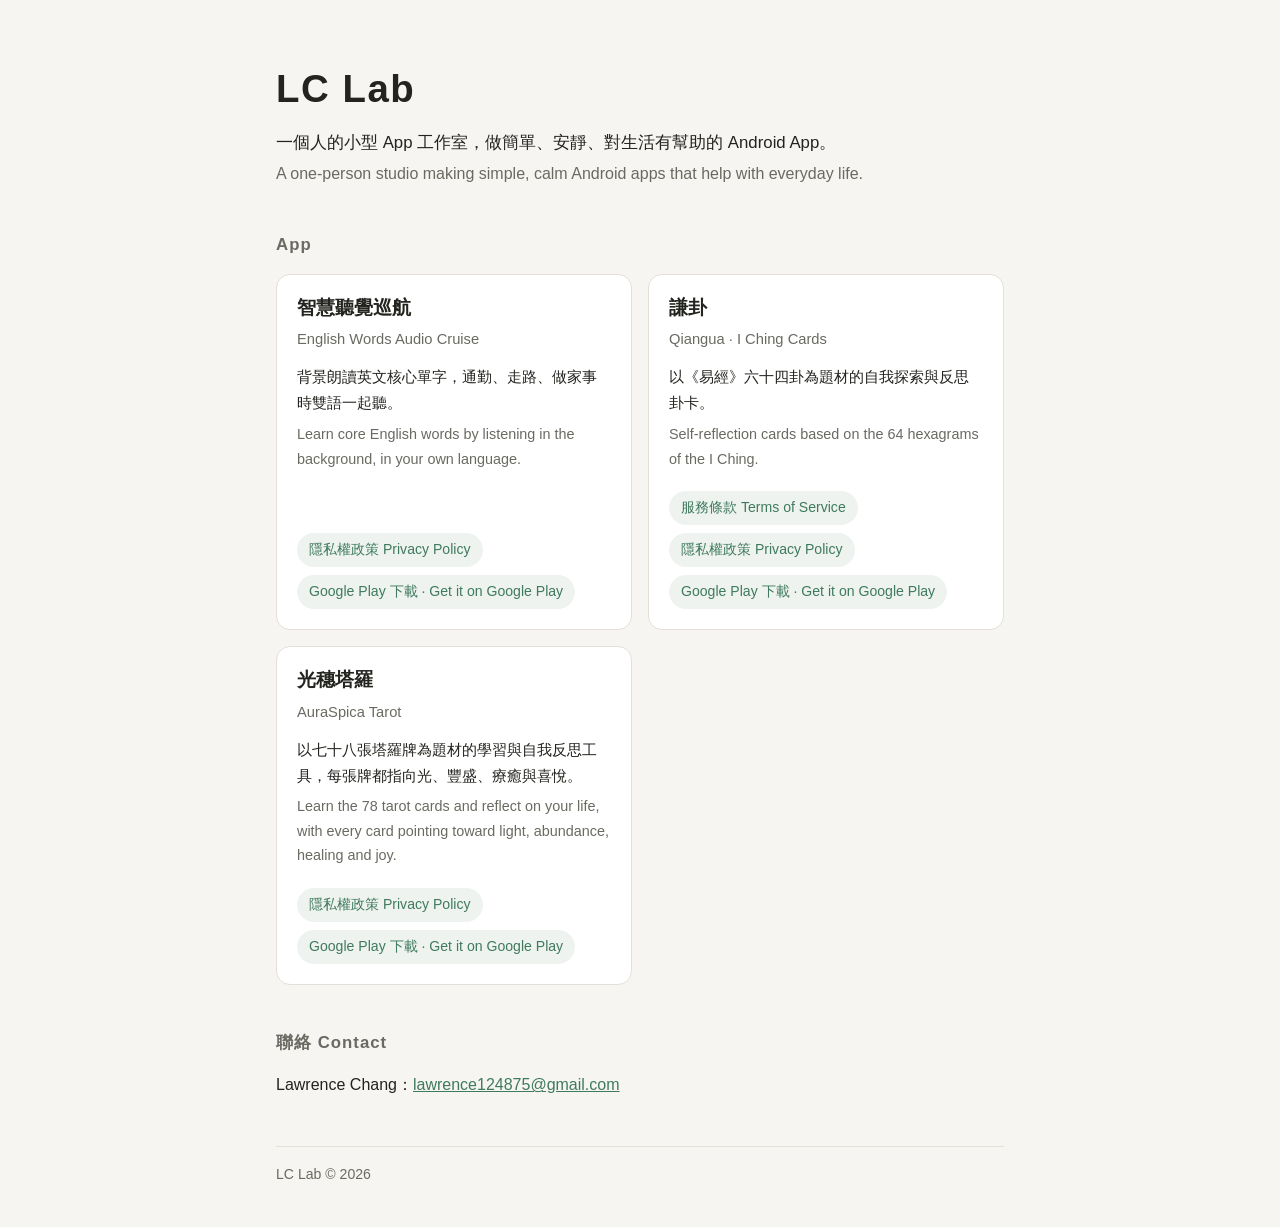
==== index.html @ d5de7ec0 "新增 /terms/iching-cards/ 謙卦服務條款頁，首頁加連結 Co-Authored-By: Claude Opus 5.5 <noreply@anthropic.com> Claude" ====
<!DOCTYPE html>
<html lang="zh-Hant">
<head>
<meta charset="UTF-8">
<meta name="viewport" content="width=device-width, initial-scale=1.0">
<title>LC Lab</title>
<meta name="description" content="LC Lab — 獨立開發的 Android App：智慧聽覺巡航、謙卦、光穗塔羅。Independent Android apps by Lawrence Chang.">
<style>
  :root {
    color-scheme: light dark;
    --bg: #F6F5F1;
    --card: #FFFFFF;
    --text: #23231F;
    --muted: #6A6A62;
    --line: #E2E0D8;
    --accent: #3F7A5E;
    --chip: #EEF3EF;
  }
  @media (prefers-color-scheme: dark) {
    :root {
      --bg: #17181A;
      --card: #212226;
      --text: #ECEBE6;
      --muted: #A3A29B;
      --line: #34353A;
      --accent: #8CC3A6;
      --chip: #2A332E;
    }
  }
  * { box-sizing: border-box; }
  body {
    margin: 0;
    background: var(--bg);
    color: var(--text);
    font-family: -apple-system, BlinkMacSystemFont, "Segoe UI", "Noto Sans TC", "PingFang TC", "Microsoft JhengHei", sans-serif;
    line-height: 1.7;
  }
  main { max-width: 760px; margin: 0 auto; padding: 56px 16px 40px; }
  h1 { font-size: 2.4em; letter-spacing: 0.04em; margin: 0 0 8px; }
  .lead { margin: 0; font-size: 1.05em; }
  .lead-en { margin: 2px 0 0; color: var(--muted); }
  h2 { font-size: 1.05em; color: var(--muted); font-weight: 600; margin: 44px 0 14px; letter-spacing: 0.06em; }
  .apps { display: grid; grid-template-columns: repeat(auto-fit, minmax(260px, 1fr)); gap: 16px; }
  .card {
    background: var(--card);
    border: 1px solid var(--line);
    border-radius: 14px;
    padding: 20px;
    display: flex;
    flex-direction: column;
    gap: 6px;
  }
  .card h3 { margin: 0; font-size: 1.2em; line-height: 1.4; }
  .card .sub { color: var(--muted); font-size: 0.92em; margin: 0; }
  .card p { margin: 6px 0 0; font-size: 0.95em; }
  .card p.en { margin: 0; color: var(--muted); font-size: 0.9em; }
  .links { margin-top: auto; padding-top: 14px; display: flex; flex-wrap: wrap; gap: 8px; }
  .links a, .links span {
    font-size: 0.88em;
    padding: 5px 12px;
    border-radius: 999px;
    text-decoration: none;
  }
  .links a { background: var(--chip); color: var(--accent); }
  .links a:hover { text-decoration: underline; }
  .links span { border: 1px dashed var(--line); color: var(--muted); }
  a { color: var(--accent); }
  .contact p { margin: 0; }
  footer { margin-top: 48px; padding-top: 16px; border-top: 1px solid var(--line); color: var(--muted); font-size: 0.88em; }
</style>
</head>
<body>
<main>
  <header>
    <h1>LC Lab</h1>
    <p class="lead">一個人的小型 App 工作室，做簡單、安靜、對生活有幫助的 Android App。</p>
    <p class="lead-en">A one-person studio making simple, calm Android apps that help with everyday life.</p>
  </header>

  <h2>App</h2>
  <section class="apps">
    <article class="card">
      <h3>智慧聽覺巡航</h3>
      <p class="sub">English Words Audio Cruise</p>
      <p>背景朗讀英文核心單字，通勤、走路、做家事時雙語一起聽。</p>
      <p class="en">Learn core English words by listening in the background, in your own language.</p>
      <div class="links">
        <a href="https://lawrence124875.github.io/english-learning-app/">隱私權政策 Privacy Policy</a>
        <a href="https://play.google.com/store/apps/details?id=tw.bcc.englishapp">Google Play 下載 · Get it on Google Play</a>
      </div>
    </article>

    <article class="card">
      <h3>謙卦</h3>
      <p class="sub">Qiangua · I Ching Cards</p>
      <p>以《易經》六十四卦為題材的自我探索與反思卦卡。</p>
      <p class="en">Self-reflection cards based on the 64 hexagrams of the I Ching.</p>
      <div class="links">
        <a href="https://lawrence124875.github.io/terms/iching-cards/">服務條款 Terms of Service</a>
        <a href="https://lawrence124875.github.io/iching-cards/privacy.html">隱私權政策 Privacy Policy</a>
        <a href="https://play.google.com/store/apps/details?id=com.lclab.qiangua">Google Play 下載 · Get it on Google Play</a>
      </div>
    </article>
    <article class="card">
      <h3>光穗塔羅</h3>
      <p class="sub">AuraSpica Tarot</p>
      <p>以七十八張塔羅牌為題材的學習與自我反思工具，每張牌都指向光、豐盛、療癒與喜悅。</p>
      <p class="en">Learn the 78 tarot cards and reflect on your life, with every card pointing toward light, abundance, healing and joy.</p>
      <div class="links">
        <a href="https://lawrence124875.github.io/tarot-cards/privacy.html">隱私權政策 Privacy Policy</a>
        <a href="https://play.google.com/store/apps/details?id=com.lclab.tarot">Google Play 下載 · Get it on Google Play</a>
      </div>
    </article>
  </section>

  <h2>聯絡 Contact</h2>
  <section class="contact">
    <p>Lawrence Chang：<a href="mailto:lawrence124875@gmail.com">lawrence124875@gmail.com</a></p>
  </section>

  <footer>LC Lab © 2026</footer>
</main>
</body>
</html>
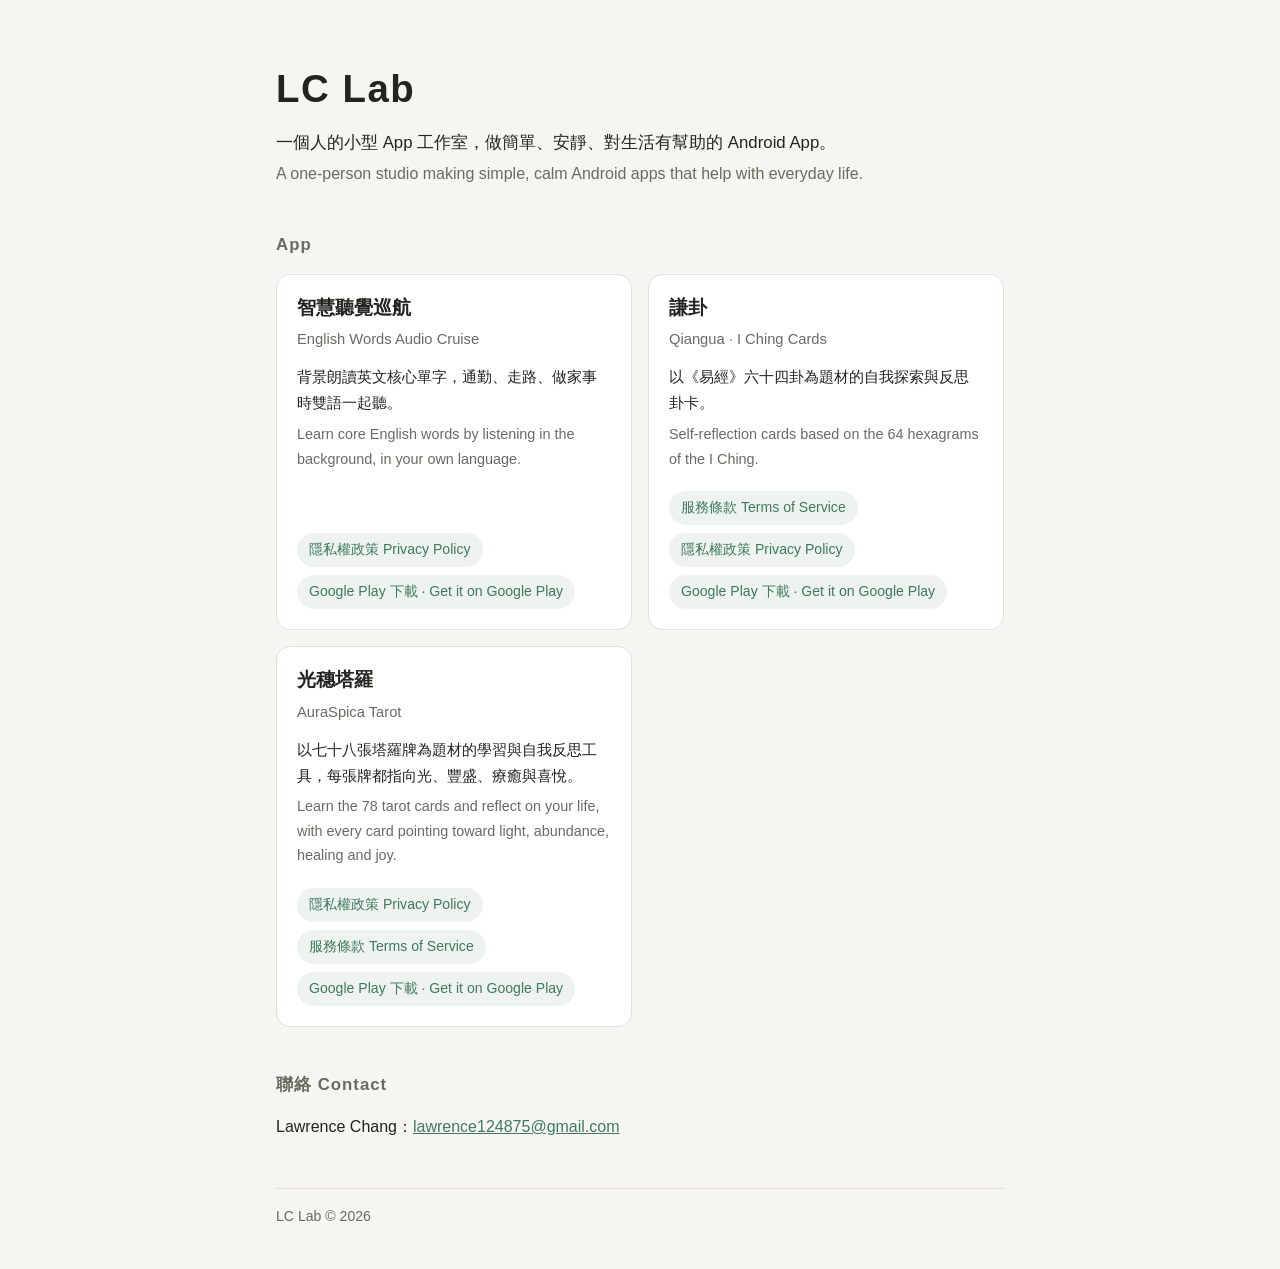
==== commit f714d8cd: "新增 /terms/iching-cards/ 謙卦服務條款頁，首頁加連結 (#9) Claude-Session: https://claude.ai/code/session_01Cu1dEMYr" ====
--- a/index.html
+++ b/index.html
@@ -108,6 +108,7 @@
       <p class="en">Learn the 78 tarot cards and reflect on your life, with every card pointing toward light, abundance, healing and joy.</p>
       <div class="links">
         <a href="https://lawrence124875.github.io/tarot-cards/privacy.html">隱私權政策 Privacy Policy</a>
+        <a href="https://lawrence124875.github.io/terms/tarot/">服務條款 Terms of Service</a>
         <a href="https://play.google.com/store/apps/details?id=com.lclab.tarot">Google Play 下載 · Get it on Google Play</a>
       </div>
     </article>
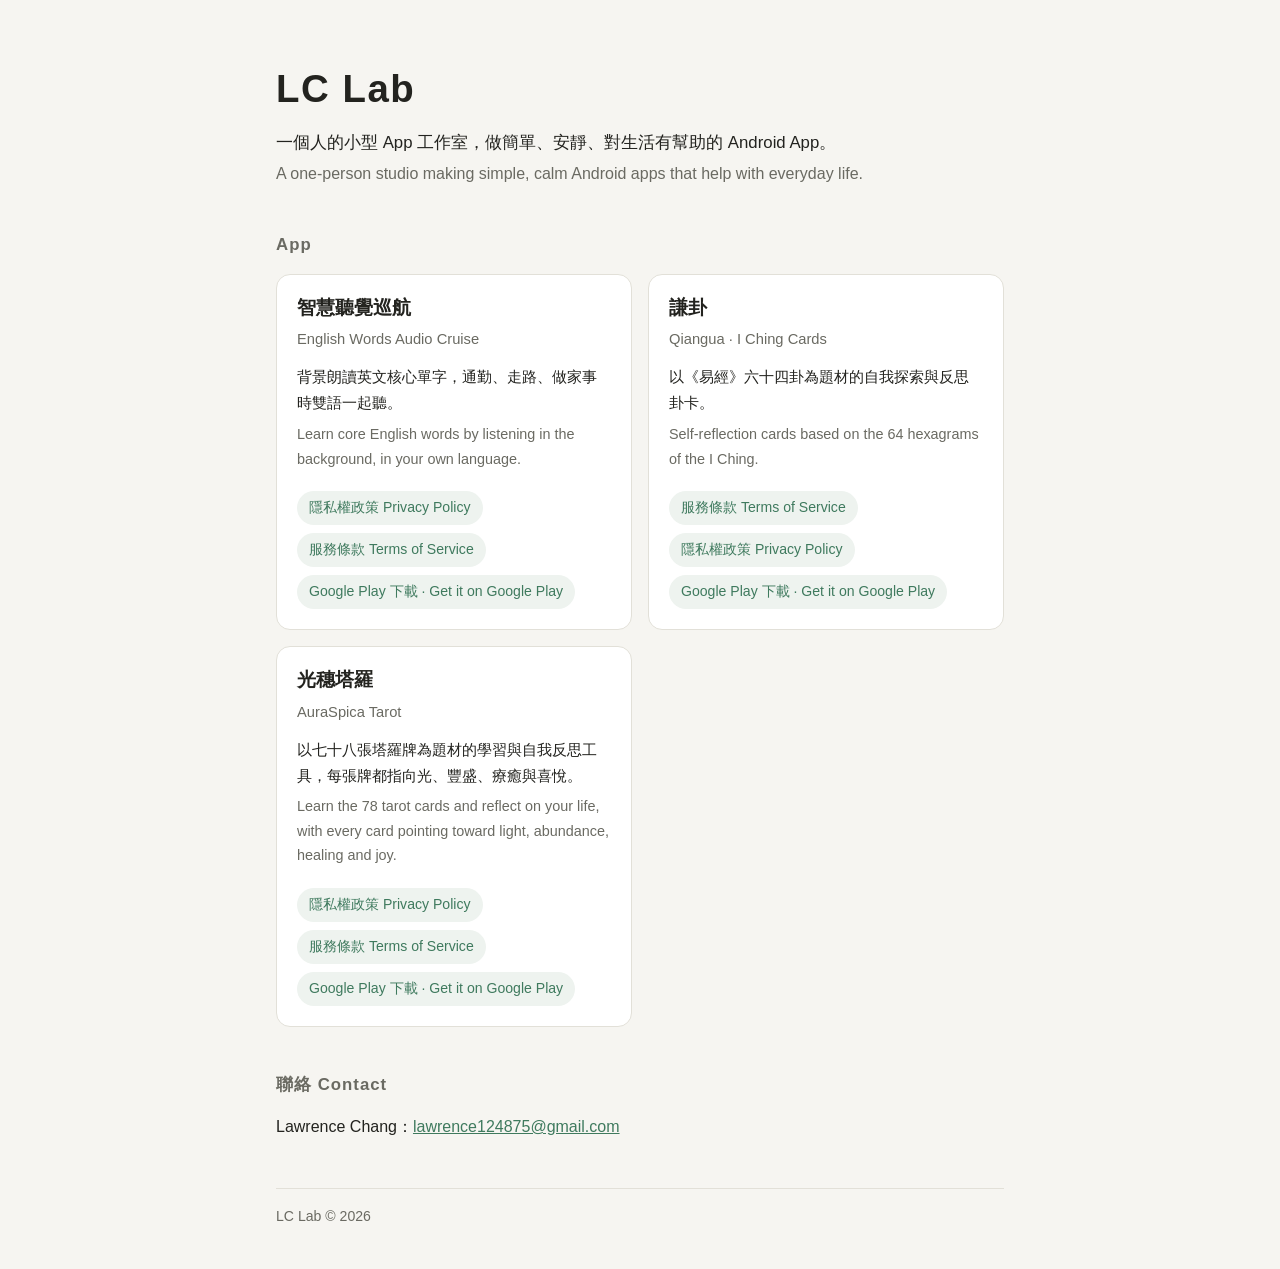
==== commit 0c6c8619: "新增 /terms/english-learning-app/ 智慧聽覺巡航服務條款頁，首頁加連結 Co-Authored-By: Claude Opus 5.5 <noreply@anthropic" ====
--- a/index.html
+++ b/index.html
@@ -86,6 +86,7 @@
       <p class="en">Learn core English words by listening in the background, in your own language.</p>
       <div class="links">
         <a href="https://lawrence124875.github.io/english-learning-app/">隱私權政策 Privacy Policy</a>
+        <a href="https://lawrence124875.github.io/terms/english-learning-app/">服務條款 Terms of Service</a>
         <a href="https://play.google.com/store/apps/details?id=tw.bcc.englishapp">Google Play 下載 · Get it on Google Play</a>
       </div>
     </article>
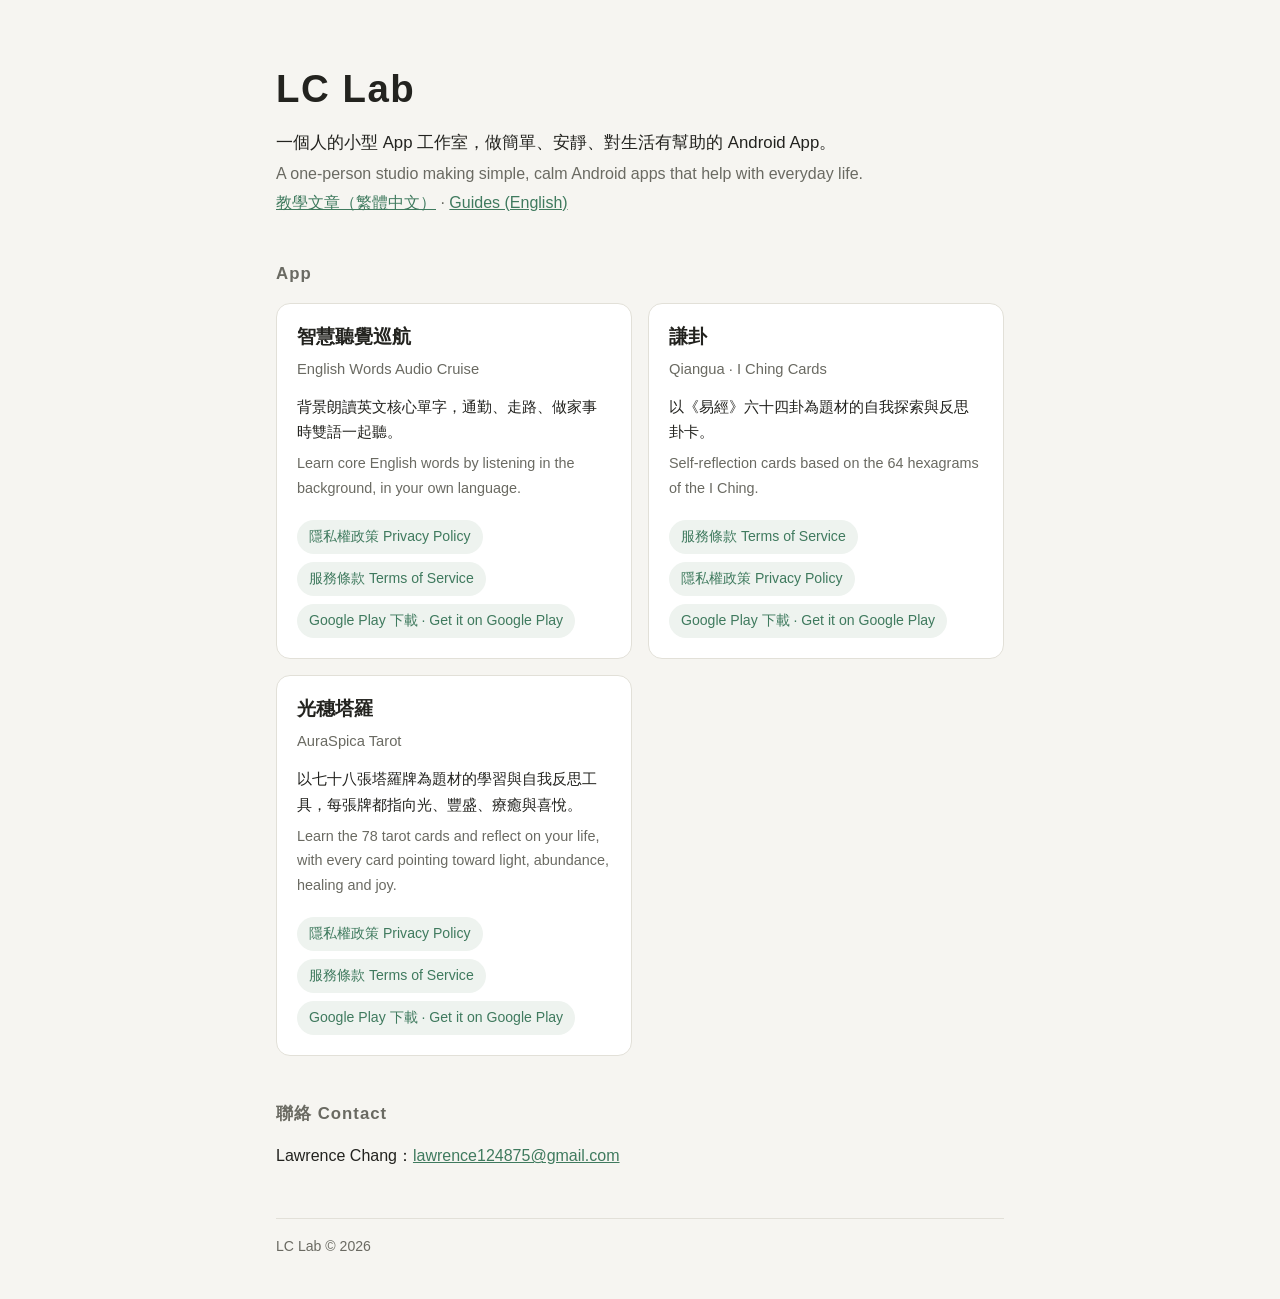
==== commit b63a3a5b: "內容網站：產生器、Actions 部署、樣本文章（塔羅、雷諾曼、符文比較） Co-Authored-By: Claude Opus 5.5 <noreply@anthropic.com> Claude" ====
--- a/index.html
+++ b/index.html
@@ -77,6 +77,8 @@
     <p class="lead-en">A one-person studio making simple, calm Android apps that help with everyday life.</p>
   </header>
 
+  <p class="lead-en"><a href="/zh-TW/">教學文章（繁體中文）</a> · <a href="/en/">Guides (English)</a></p>
+
   <h2>App</h2>
   <section class="apps">
     <article class="card">
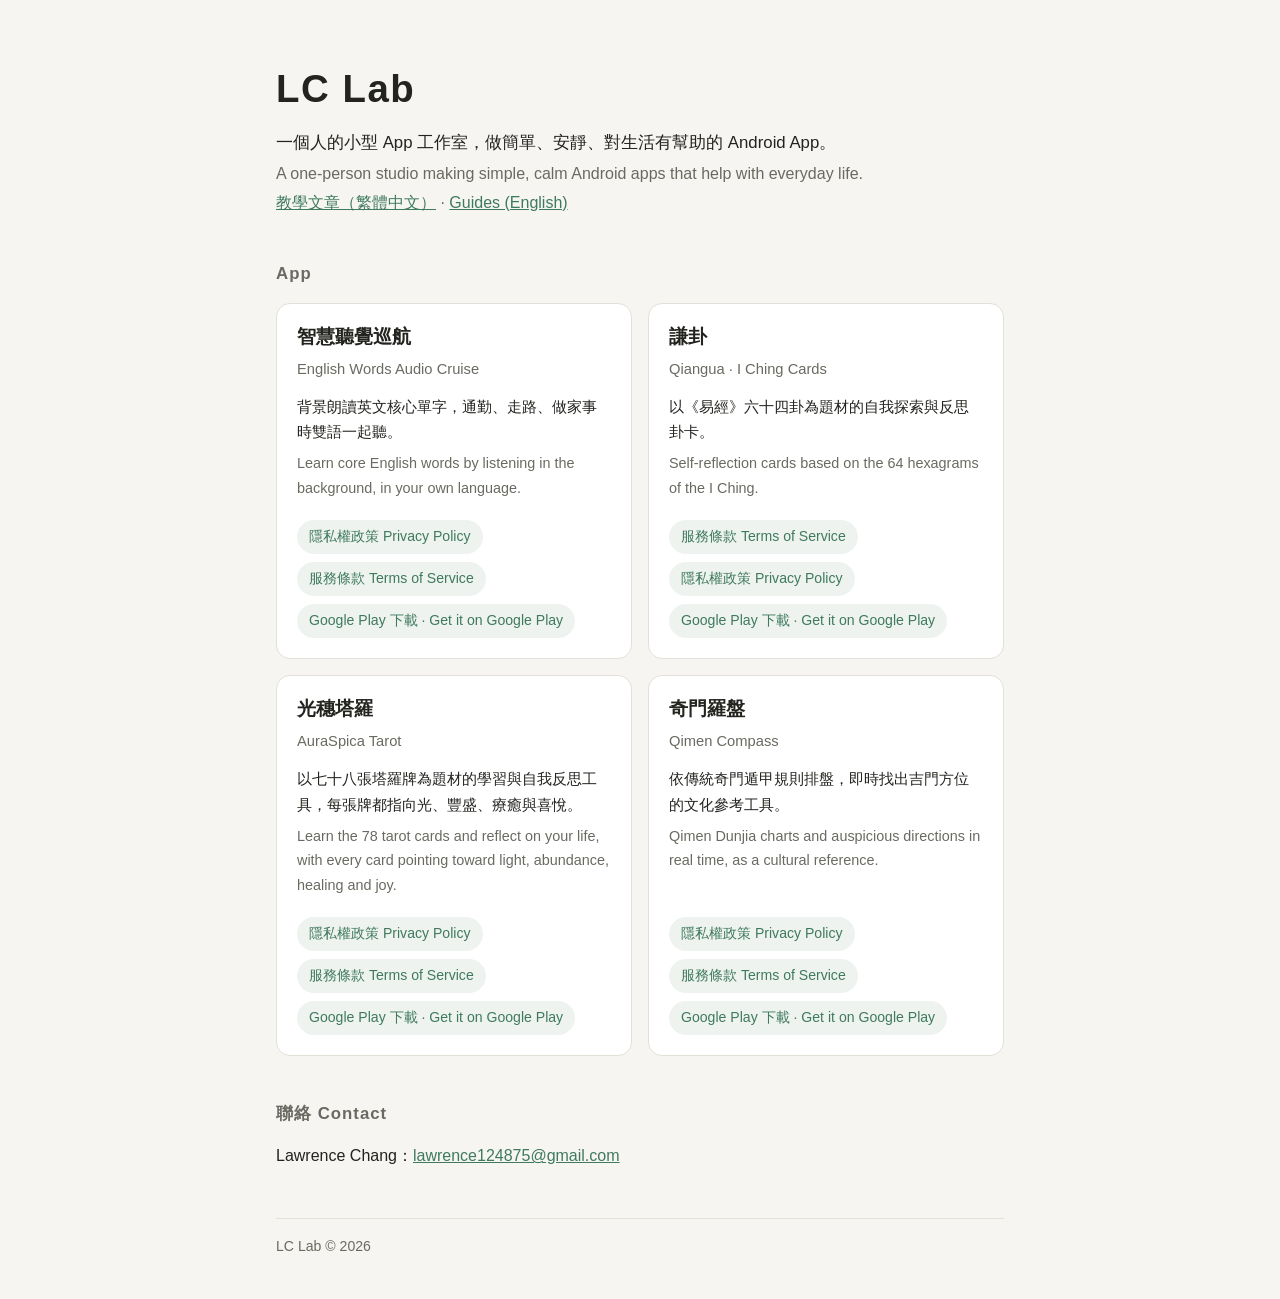
==== commit 991a4d65: "加入奇門羅盤：首頁卡片與服務條款頁 Co-Authored-By: Claude Opus 5.5 <noreply@anthropic.com> Claude-Session: https://cl" ====
--- a/index.html
+++ b/index.html
@@ -2,9 +2,11 @@
 <html lang="zh-Hant">
 <head>
 <meta charset="UTF-8">
+<meta name="google-site-verification" content="2_8lHrf5_iZC-mZ6prQ7fZpLkwFwelaoL2udeJD3Dz0" />
+<meta name="naver-site-verification" content="22b09c26c4c0ba5d78f9f279dc0c843eb7e7d6e3" />
 <meta name="viewport" content="width=device-width, initial-scale=1.0">
 <title>LC Lab</title>
-<meta name="description" content="LC Lab — 獨立開發的 Android App：智慧聽覺巡航、謙卦、光穗塔羅。Independent Android apps by Lawrence Chang.">
+<meta name="description" content="LC Lab — 獨立開發的 Android App：智慧聽覺巡航、謙卦、光穗塔羅、奇門羅盤。Independent Android apps by Lawrence Chang.">
 <style>
   :root {
     color-scheme: light dark;
@@ -115,6 +117,17 @@
         <a href="https://play.google.com/store/apps/details?id=com.lclab.tarot">Google Play 下載 · Get it on Google Play</a>
       </div>
     </article>
+    <article class="card">
+      <h3>奇門羅盤</h3>
+      <p class="sub">Qimen Compass</p>
+      <p>依傳統奇門遁甲規則排盤，即時找出吉門方位的文化參考工具。</p>
+      <p class="en">Qimen Dunjia charts and auspicious directions in real time, as a cultural reference.</p>
+      <div class="links">
+        <a href="https://lawrence124875.github.io/qimen-compass/privacy.html">隱私權政策 Privacy Policy</a>
+        <a href="https://lawrence124875.github.io/terms/qimen-compass/">服務條款 Terms of Service</a>
+        <a href="https://play.google.com/store/apps/details?id=com.lclab.qimen">Google Play 下載 · Get it on Google Play</a>
+      </div>
+    </article>
   </section>
 
   <h2>聯絡 Contact</h2>
